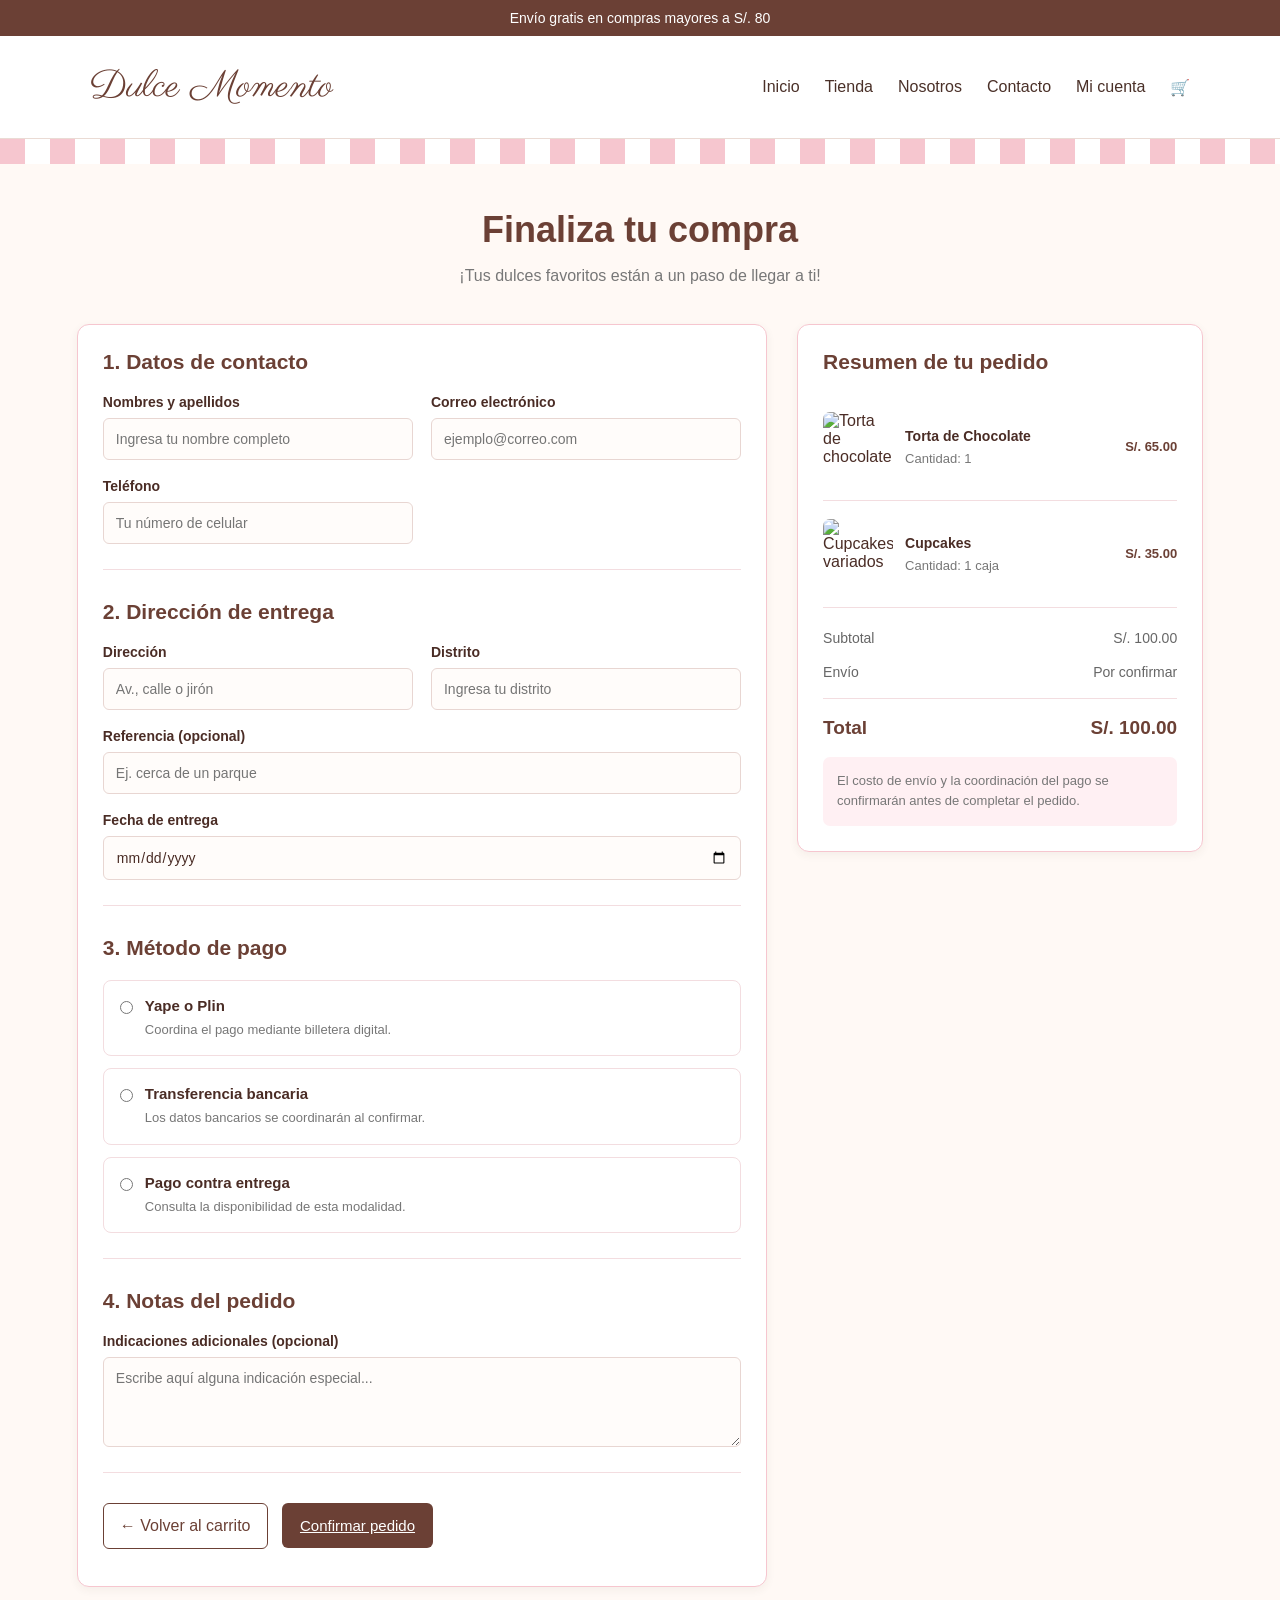
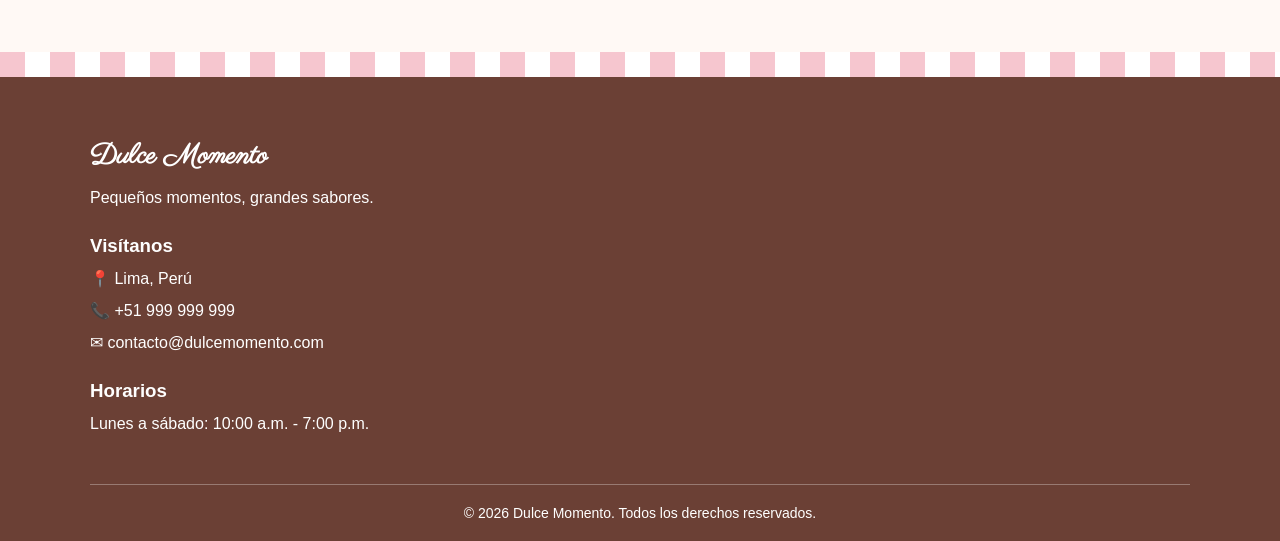
==== pago.html @ 5cd5493b "Primer commit: Proyecto Dulce Momento" ====
<!DOCTYPE html>
<html lang="es">
<head>
    <meta charset="UTF-8">
    <meta name="viewport" content="width=device-width, initial-scale=1.0">

    <title>Proceso de pago | Dulce Momento</title>

    <link rel="stylesheet" href="styles.css">

    <link rel="preconnect" href="https://fonts.googleapis.com">
    <link rel="preconnect" href="https://fonts.gstatic.com" crossorigin>
    <link href="https://fonts.googleapis.com/css2?family=Parisienne&display=swap" rel="stylesheet">
</head>

<body>

    <!-- BARRA SUPERIOR -->
    <div class="top-bar">
        Envío gratis en compras mayores a S/. 80
    </div>

    <!-- ENCABEZADO -->
    <header class="header">
        <div class="logo">Dulce Momento</div>

        <nav class="nav">
            <a href="index.html">Inicio</a>
            <a href="catalogo.html">Tienda</a>
            <a href="index.html">Nosotros</a>
            <a href="contacto.html">Contacto</a>
            <a href="registro.html">Mi cuenta</a>
            <a href="carrito.html" aria-label="Carrito">🛒</a>
        </nav>
    </header>

    <div class="pattern"></div>

    <!-- CONTENIDO PRINCIPAL -->
    <main class="payment-page">

        <section class="payment-title">
            <h1>Finaliza tu compra</h1>
            <p>¡Tus dulces favoritos están a un paso de llegar a ti!</p>
        </section>

        <div class="payment-layout">

            <!-- FORMULARIO DE DATOS -->
            <section class="payment-form">

                <form>

                    <div class="payment-block">
                        <h2>1. Datos de contacto</h2>

                        <div class="payment-fields">
                            <div class="payment-field">
                                <label for="nombre">Nombres y apellidos</label>
                                <input type="text" id="nombre" name="nombre"
                                       placeholder="Ingresa tu nombre completo" required>
                            </div>

                            <div class="payment-field">
                                <label for="correo">Correo electrónico</label>
                                <input type="email" id="correo" name="correo"
                                       placeholder="ejemplo@correo.com" required>
                            </div>

                            <div class="payment-field">
                                <label for="telefono">Teléfono</label>
                                <input type="tel" id="telefono" name="telefono"
                                       placeholder="Tu número de celular" required>
                            </div>
                        </div>
                    </div>

                    <div class="payment-block">
                        <h2>2. Dirección de entrega</h2>

                        <div class="payment-fields">
                            <div class="payment-field">
                                <label for="direccion">Dirección</label>
                                <input type="text" id="direccion" name="direccion"
                                       placeholder="Av., calle o jirón" required>
                            </div>

                            <div class="payment-field">
                                <label for="distrito">Distrito</label>
                                <input type="text" id="distrito" name="distrito"
                                       placeholder="Ingresa tu distrito" required>
                            </div>

                            <div class="payment-field full-width">
                                <label for="referencia">Referencia (opcional)</label>
                                <input type="text" id="referencia" name="referencia"
                                       placeholder="Ej. cerca de un parque">
                            </div>

                            <div class="payment-field full-width">
                                <label for="fecha">Fecha de entrega</label>
                                <input type="date" id="fecha" name="fecha" required>
                            </div>
                        </div>
                    </div>

                    <div class="payment-block">
                        <h2>3. Método de pago</h2>

                        <div class="payment-options">

                            <label class="payment-option">
                                <input type="radio" name="metodo-pago" value="yape-plin" required>
                                <span>
                                    <strong>Yape o Plin</strong>
                                    <small>Coordina el pago mediante billetera digital.</small>
                                </span>
                            </label>

                            <label class="payment-option">
                                <input type="radio" name="metodo-pago" value="transferencia">
                                <span>
                                    <strong>Transferencia bancaria</strong>
                                    <small>Los datos bancarios se coordinarán al confirmar.</small>
                                </span>
                            </label>

                            <label class="payment-option">
                                <input type="radio" name="metodo-pago" value="contra-entrega">
                                <span>
                                    <strong>Pago contra entrega</strong>
                                    <small>Consulta la disponibilidad de esta modalidad.</small>
                                </span>
                            </label>

                        </div>
                    </div>

                    <div class="payment-block">
                        <h2>4. Notas del pedido</h2>

                        <div class="payment-field">
                            <label for="notas">Indicaciones adicionales (opcional)</label>
                            <textarea id="notas" name="notas" rows="4"
                                      placeholder="Escribe aquí alguna indicación especial..."></textarea>
                        </div>
                    </div>

                    <a href="carrito.html" class="payment-back">
                        ← Volver al carrito
                    </a>

                    <a href="confirmacion.html" class="payment-confirm">
                        Confirmar pedido
                       </a>

                </form>

            </section>

            <!-- RESUMEN DEL PEDIDO -->
            <aside class="payment-summary">

                <h2>Resumen de tu pedido</h2>

                <div class="payment-product">
                    <img src="img/torta-chocolate.jpg" alt="Torta de chocolate">

                    <div>
                        <h3>Torta de Chocolate</h3>
                        <p>Cantidad: 1</p>
                    </div>

                    <strong>S/. 65.00</strong>
                </div>

                <div class="payment-product">
                    <img src="img/cupcakes.jpg" alt="Cupcakes variados">

                    <div>
                        <h3>Cupcakes</h3>
                        <p>Cantidad: 1 caja</p>
                    </div>

                    <strong>S/. 35.00</strong>
                </div>

                <div class="payment-totals">
                    <div>
                        <span>Subtotal</span>
                        <span>S/. 100.00</span>
                    </div>

                    <div>
                        <span>Envío</span>
                        <span>Por confirmar</span>
                    </div>

                    <div class="payment-total">
                        <span>Total</span>
                        <span>S/. 100.00</span>
                    </div>
                </div>

                <p class="payment-note">
                    El costo de envío y la coordinación del pago se confirmarán
                    antes de completar el pedido.
                </p>

            </aside>

        </div>

    </main>

    <div class="pattern"></div>

    <!-- PIE DE PÁGINA -->
    <footer class="footer">

        <div class="footer-content">

            <div class="footer-info">
                <h2 class="footer-logo">Dulce Momento</h2>
                <p>Pequeños momentos, grandes sabores.</p>

                <h3>Visítanos</h3>
                <p>📍 Lima, Perú</p>
                <p>📞 +51 999 999 999</p>
                <p>✉ contacto@dulcemomento.com</p>

                <h3>Horarios</h3>
                <p>Lunes a sábado: 10:00 a.m. - 7:00 p.m.</p>
            </div>

            <div class="footer-map">
                <iframe
                    src="https://www.google.com/maps/embed?pb=!1m18!1m12!1m3!1d3903.3395350647647!2d-76.9924765!3d-11.9509777!2m3!1f0!2f0!3f0!3m2!1i1024!2i768!4f13.1!3m3!1m2!1s0x9105c585be1c0841%3A0x7fb46e92638668ff!2sPasteler%C3%ADa%20DULCES%20MOMENTOS!5e0!3m2!1ses-419!2spe!4v1791411445848!5m2!1ses-419!2spe"
                    title="Ubicación de referencia en Google Maps"
                    loading="lazy"
                    allowfullscreen>
                </iframe>
            </div>

        </div>

        <div class="footer-bottom">
            <p>© 2026 Dulce Momento. Todos los derechos reservados.</p>
        </div>

    </footer>

</body>
</html>
---- styles.css ----
/*=========================
     ESTILOS GENERALES
========================*/

*{
    margin: 0;
    padding: 0;
    box-sizing: border-box;

}

body{
    font-family: Arial, sans-serif;
    background-color: #FFF9F5;
    color: #4A2C25;
}

/*=========================
     BARRA SUPERIOR
========================*/

.top-bar{
    background-color: #6B4035;
    color: white;
    text-align: center;
    padding: 10px;
    font-size: 14px;
}

/*=========================
     HEADER
========================*/

.header{
    background-color: white;
    display: flex;
    justify-content: space-between;
    align-items: center;
    padding: 25px 7%;
    border-bottom: 1px solid #eadbd4;
}

.logo{
    font-family: 'Parisienne', cursive;
    font-size: 38px;
    color: #6b4035;

}

.nav{
    display: flex;
    align-items: center;
    gap: 25px;
}

.nav a{
    text-decoration: none;
    color: #4a3028;
    font-size: 16px;
}

.nav a:hover{
    color: #c78383;
}

/* =========================
   FRANJA DECORATIVA
========================= */

.pattern {
    height: 25px;

    background: repeating-linear-gradient(
        90deg,
        #F6C6CF 0,
        #F6C6CF 25px,
        #FFFFFF 25px,
        #FFFFFF 50px
    );
}

/*=========================
     HERO
========================*/

.hero{
    min-height: 650px;
    display: flex;
    align-items: center;
    padding: 60px 7%;

    background-image: url("img/hero.png");
    background-size: cover;
    background-position: center;
}

.hero-content{
    max-width: 500px;
}

.hero-subtitle{
    color: #c78383;
    font-weight: bold;
    letter-spacing: 2px;
    margin-bottom: 15px;
}


.hero h1 {
    font-size: 55px;
    margin-bottom: 20px;
}

.hero p {
    line-height: 1.7;
    margin-bottom: 30px;
}

.btn {
    display: inline-block;
    background-color: #6B4035;
    color: white;
    padding: 14px 28px;
    text-decoration: none;
    border-radius: 5px;
}

.btn:hover {
    background-color: #E8A5B2;
}



/* =========================
   PRODUCTOS
========================= */

.products {
    padding: 80px 7%;
    text-align: center;
    background-color: white;
}

.products h2 {
    font-size: 35px;
    margin-bottom: 10px;
}

.section-description {
    color: #777;
    margin-bottom: 40px;
}

.products-container {
    display: grid;
    grid-template-columns: repeat(4, 1fr);
    gap: 25px;
    margin-bottom: 40px;
}

.product-card {
    background-color: #FFF0F3;
    border-radius: 10px;
    overflow: hidden;
    border: 1px solid #F6C6CF;
    box-shadow: 0 3px 10px rgba(0, 0, 0, 0.08);
    transition: transform 0.3s;
}

.product-card:hover {
    transform: translateY(-5px);
}

.product-card img {
     width: 100%;
    height: 300px;
    object-fit: cover;
    object-position: center;
    display: block;
}

.product-info {
    padding: 20px;
}

.product-info h3 {
    margin-bottom: 10px;
}

.product-info p {
    color: #777;
    font-size: 14px;
    line-height: 1.5;
    margin-bottom: 15px;
}

.price {
    display: block;
    color: #6b4035;
    font-size: 20px;
    font-weight: bold;
    margin-bottom: 15px;
}

.btn-product {
    display: inline-block;
    background-color: #6b4035;
    color: white;
    text-decoration: none;
    padding: 10px 15px;
    border-radius: 5px;
    font-size: 14px;
}

.btn-product:hover {
    background-color: #c78383;
}
/* CELEBRA CON NOSOTROS */

.celebrate {
    padding: 80px 7%;
    background-color: #FFF0F3;
}

.celebrate-content {
    max-width: 1100px;
    margin: 0 auto;
    display: grid;
    grid-template-columns: 1fr 1fr;
    gap: 60px;
    align-items: center;
}

.celebrate-main-image {
    background-color: white;
    padding: 8px;
}

.celebrate-main-image img {
    width: 100%;
    height: 380px;
    object-fit: cover;
    display: block;
}

.celebrate-text {
    padding: 20px;
}

.celebrate-subtitle {
    color: #E8A5B2;
    font-size: 14px;
    font-weight: bold;
    letter-spacing: 2px;
    margin-bottom: 15px;
}

.celebrate-text h2 {
    color: #4A2C25;
    font-size: 40px;
    line-height: 1.2;
    margin-bottom: 20px;
}

.celebrate-text p {
    color: #6B4035;
    line-height: 1.7;
    margin-bottom: 30px;
}

.celebrate-gallery {
    max-width: 1100px;
    margin: 25px auto 0;
    display: grid;
    grid-template-columns: repeat(4, 1fr);
    gap: 15px;
}

.gallery-item {
    background-color: white;
    padding: 7px;
}

.gallery-item img {
    width: 100%;
    height: 180px;
    object-fit: cover;
    display: block;
}

.gallery-item:hover {
    transform: translateY(-5px);
    transition: 0.3s;
}
/* =========================
   FOOTER
========================= */

.footer {
    background-color: #6B4035;
    color: white;
    padding: 60px 7% 20px;
}

.footer-content {
    max-width: 1100px;
    margin: 0 auto;
    display: grid;
    grid-template-columns: 1fr 1fr;
    gap: 60px;
    align-items: center;
}

.footer-info h2 {
    font-size: 28px;
    margin-bottom: 10px;
    font-family: 'Parisienne', cursive;
}

.footer-info h3 {
    margin-top: 25px;
    margin-bottom: 10px;
}

.footer-info p {
    margin-bottom: 8px;
    line-height: 1.5;
}

.footer-map iframe {
    width: 100%;
    height: 300px;
    border: 0;
    border-radius: 10px;
}

.footer-bottom {
    text-align: center;
    margin-top: 40px;
    padding-top: 20px;
    border-top: 1px solid rgba(255, 255, 255, 0.3);
}

.footer-bottom p {
    font-size: 14px;
}

/* =========================
   RESPONSIVE
========================= */

@media (max-width: 768px) {

    .header {
        flex-direction: column;
        gap: 20px;
    }

    .nav {
        flex-wrap: wrap;
        justify-content: center;
    }

    .hero {
        min-height: 450px;
    }

    .hero h1 {
        font-size: 40px;
    }

    .category-container {
        grid-template-columns: repeat(2, 1fr);
    }

    .products-container {
        grid-template-columns: repeat(2, 1fr);
    }
        .celebrate-content {
        grid-template-columns: 1fr;
        gap: 30px;
    }

    .celebrate-text {
        text-align: center;
    }

    .celebrate-text h2 {
        font-size: 32px;
    }

    .celebrate-gallery {
        grid-template-columns: repeat(2, 1fr);
    }
    .footer-content {
    grid-template-columns: 1fr;
    gap: 30px;
}

.footer-map iframe {
    height: 280px;
}
}


@media (max-width: 480px) {

    .category-container {
        grid-template-columns: 1fr;
    }

    .products-container {
        grid-template-columns: 1fr;
    }

    .nav {
        gap: 12px;
    }

    .hero h1 {
        font-size: 32px;
    }
        .celebrate-gallery {
        grid-template-columns: 1fr;
    }

    .celebrate-main-image img {
        height: 300px;
    }
    .footer {
        padding: 45px 5% 20px;
    }

    .footer-info h2 {
        font-size: 24px;
    }

    .footer-map iframe {
        height: 250px;
    }
}
/* ============================= */
/* CATÁLOGO */
/* ============================= */

.catalog-header {
    padding: 70px 7% 50px;
    text-align: center;
    background-color: #FFF9F5;
}

.catalog-header h1 {
    color: #4A2C25;
    font-size: 42px;
    margin-bottom: 15px;
}

.catalog-header p {
    color: #777;
    line-height: 1.6;
}


/* CONTENEDOR DEL CATÁLOGO */

.catalog {
    max-width: 1200px;
    margin: 0 auto;
    padding: 60px 7%;
    display: grid;
    grid-template-columns: 200px 1fr;
    gap: 50px;
}


/* MENÚ DE CATEGORÍAS */

.categories-menu {
    border: 1px solid #F6C6CF;
    padding: 25px;
    height: fit-content;
    position: sticky;
    top: 20px;
    background-color: white;
}

.categories-menu h2 {
    color: #6B4035;
    font-size: 22px;
    margin-bottom: 20px;
    padding-bottom: 15px;
    border-bottom: 1px solid #E8A5B2;
}

.categories-menu a {
    display: block;
    text-decoration: none;
    color: #6B4035;
    padding: 12px 0;
    border-bottom: 1px solid #F6C6CF;
    transition: 0.3s;
}

.categories-menu a:hover {
    color: #E8A5B2;
    padding-left: 5px;
}


/* SECCIONES DE PRODUCTOS */

.catalog-section {
    margin-bottom: 80px;
    scroll-margin-top: 30px;
}

.catalog-section h2 {
    color: #4A2C25;
    font-size: 32px;
    margin-bottom: 8px;
}

.category-description {
    color: #777;
    margin-bottom: 30px;
}


/* CUADRÍCULA DE PRODUCTOS */

.catalog-grid {
    display: grid;
    grid-template-columns: repeat(3, 1fr);
    gap: 25px;
}


/* TARJETA */

.catalog-card {
    background-color: #FFF9F5;
    border: 1px solid #F6C6CF;
    border-radius: 10px;
    overflow: hidden;
    box-shadow: 0 3px 10px rgba(0, 0, 0, 0.06);
    transition: transform 0.3s;
}

.catalog-card:hover {
    transform: translateY(-5px);
}


/* IMAGEN */

.catalog-card img {
    width: 100%;
    aspect-ratio: 4 / 3;
    object-fit: cover;
    object-position: center;
    display: block;
}

/* INFORMACIÓN */

.catalog-card-info {
    padding: 20px;
    text-align: center;
}

.catalog-card-info h3 {
    color: #4A2C25;
    font-size: 18px;
    margin-bottom: 10px;
}

.catalog-card-info p {
    color: #777;
    font-size: 14px;
    line-height: 1.5;
    margin-bottom: 15px;
}


/* PRECIO */

.catalog-price {
    display: block;
    color: #6B4035;
    font-size: 19px;
    font-weight: bold;
    margin-bottom: 15px;
}


/* BOTÓN */

.catalog-card .btn-product {
    display: inline-block;
    background-color: #6B4035;
    color: white;
    text-decoration: none;
    padding: 10px 15px;
    border-radius: 5px;
    font-size: 14px;
}

.catalog-card .btn-product:hover {
    background-color: #E8A5B2;
}

/* =================================
   PROCESO DE PAGO
================================= */

.payment-page {
    background-color: #FFF9F5;
    padding-bottom: 65px;
}

.payment-title {
    text-align: center;
    padding: 45px 20px 35px;
}

.payment-title h1 {
    color: #6B4035;
    font-size: 36px;
    margin-bottom: 12px;
}

.payment-title p {
    color: #777;
    line-height: 1.6;
}

.payment-layout {
    width: 88%;
    max-width: 1200px;
    margin: 0 auto;
    display: grid;
    grid-template-columns: 1.7fr 1fr;
    gap: 30px;
    align-items: start;
}

.payment-form,
.payment-summary {
    background-color: #FFFFFF;
    border: 1px solid #F6C6CF;
    border-radius: 12px;
    padding: 25px;
    box-shadow: 0 3px 10px rgba(74, 44, 37, 0.06);
}

.payment-block {
    margin-bottom: 30px;
    padding-bottom: 25px;
    border-bottom: 1px solid #F3DDE0;
}

.payment-block h2,
.payment-summary h2 {
    color: #6B4035;
    font-size: 21px;
    margin-bottom: 20px;
}

.payment-fields {
    display: grid;
    grid-template-columns: 1fr 1fr;
    gap: 18px;
}

.payment-field {
    display: flex;
    flex-direction: column;
    gap: 8px;
}

.payment-field label {
    color: #4A2C25;
    font-size: 14px;
    font-weight: 600;
}

.payment-field input,
.payment-field textarea {
    width: 100%;
    box-sizing: border-box;
    padding: 12px;
    border: 1px solid #E8D6D2;
    border-radius: 6px;
    background-color: #FFFCFA;
    font-family: inherit;
    font-size: 14px;
    color: #4A2C25;
}

.payment-field input:focus,
.payment-field textarea:focus {
    outline: none;
    border-color: #E8A5B2;
}

.payment-field textarea {
    resize: vertical;
}

.full-width {
    grid-column: 1 / -1;
}

.payment-options {
    display: flex;
    flex-direction: column;
    gap: 12px;
}

.payment-option {
    display: flex;
    align-items: flex-start;
    gap: 12px;
    padding: 16px;
    border: 1px solid #F3DDE0;
    border-radius: 8px;
    cursor: pointer;
}

.payment-option:hover {
    background-color: #FFF0F3;
    border-color: #E8A5B2;
}

.payment-option input {
    margin-top: 4px;
    accent-color: #6B4035;
}

.payment-option span {
    display: flex;
    flex-direction: column;
    gap: 6px;
}

.payment-option strong {
    color: #4A2C25;
    font-size: 15px;
}

.payment-option small {
    color: #777;
    font-size: 13px;
    line-height: 1.5;
}

.payment-back {
    display: inline-block;
    margin: 0 10px 12px 0;
    padding: 13px 16px;
    color: #6B4035;
    text-decoration: none;
    border: 1px solid #6B4035;
    border-radius: 6px;
}

.payment-back:hover {
    background-color: #FFF0F3;
}

.payment-confirm {
    padding: 14px 18px;
    background-color: #6B4035;
    color: #FFFFFF;
    border: none;
    border-radius: 6px;
    font-family: inherit;
    font-size: 15px;
    cursor: pointer;
}

.payment-confirm:hover {
    background-color: #8B5A4D;
}

/* RESUMEN DEL PEDIDO */

.payment-summary {
    position: sticky;
    top: 20px;
}

.payment-product {
    display: grid;
    grid-template-columns: 70px minmax(0, 1fr) auto;
    gap: 12px;
    align-items: center;
    padding: 18px 0;
    border-bottom: 1px solid #F3DDE0;
}

.payment-product img {
    width: 70px;
    height: 70px;
    object-fit: cover;
    border-radius: 7px;
}

.payment-product h3 {
    color: #4A2C25;
    font-size: 14px;
    margin-bottom: 7px;
}

.payment-product p {
    color: #777;
    font-size: 13px;
}

.payment-product strong {
    color: #6B4035;
    font-size: 13px;
    white-space: nowrap;
}

.payment-totals {
    margin-top: 22px;
}

.payment-totals div {
    display: flex;
    justify-content: space-between;
    gap: 12px;
    margin-bottom: 18px;
    color: #666;
    font-size: 14px;
}

.payment-totals .payment-total {
    border-top: 1px solid #F3DDE0;
    padding-top: 18px;
    color: #6B4035;
    font-size: 19px;
    font-weight: bold;
}

.payment-note {
    color: #777;
    background-color: #FFF0F3;
    padding: 14px;
    border-radius: 7px;
    font-size: 13px;
    line-height: 1.6;
}

/* DISEÑO RESPONSIVE */

@media (max-width: 900px) {
    .payment-layout {
        grid-template-columns: 1fr;
        width: 92%;
    }

    .payment-summary {
        position: static;
    }
}

@media (max-width: 600px) {
    .payment-title h1 {
        font-size: 29px;
    }

    .payment-form,
    .payment-summary {
        padding: 18px;
    }

    .payment-fields {
        grid-template-columns: 1fr;
    }

    .full-width {
        grid-column: auto;
    }

    .payment-product {
        grid-template-columns: 60px minmax(0, 1fr);
    }

    .payment-product img {
        width: 60px;
        height: 60px;
    }

    .payment-product strong {
        grid-column: 2;
    }

    .payment-confirm {
        width: 100%;
    }
}


/* =================================
   CONFIRMACIÓN Y VOUCHER
================================= */

.confirmation-page {
    background-color: #FFF9F5;
    padding: 45px 20px 65px;
}

.confirmation-message {
    max-width: 650px;
    margin: 0 auto 35px;
    text-align: center;
}

.confirmation-icon {
    width: 65px;
    height: 65px;
    margin: 0 auto 20px;
    display: flex;
    align-items: center;
    justify-content: center;
    background-color: #F6C6CF;
    color: #6B4035;
    border-radius: 50%;
    font-size: 36px;
    font-weight: bold;
}

.confirmation-message h1 {
    color: #6B4035;
    font-size: 34px;
    margin-bottom: 12px;
}

.confirmation-message p {
    color: #777;
    line-height: 1.7;
}

/* VOUCHER */

.voucher {
    width: 100%;
    max-width: 540px;
    margin: 0 auto;
    background-color: #FFFFFF;
    border: 1px solid #E8A5B2;
    border-radius: 12px;
    overflow: hidden;
    box-shadow: 0 5px 20px rgba(74, 44, 37, 0.08);
}

.voucher-header {
    padding: 28px 20px;
    text-align: center;
    background-color: #FFF0F3;
    border-bottom: 2px dashed #E8A5B2;
}

.voucher-header h2 {
    color: #6B4035;
    font-family: 'Parisienne', cursive;
    font-size: 38px;
    font-weight: normal;
    margin-bottom: 5px;
}

.voucher-header p {
    color: #777;
    font-size: 13px;
    margin-bottom: 22px;
}

.voucher-header span {
    display: inline-block;
    color: #6B4035;
    font-size: 12px;
    font-weight: bold;
    letter-spacing: 2px;
}

.voucher-details {
    padding: 22px 25px;
    border-bottom: 1px dashed #E8D6D2;
}

.voucher-details div {
    display: flex;
    justify-content: space-between;
    align-items: flex-start;
    gap: 15px;
    margin-bottom: 15px;
}

.voucher-details div:last-child {
    margin-bottom: 0;
}

.voucher-details span {
    color: #777;
    font-size: 13px;
}

.voucher-details strong {
    color: #4A2C25;
    font-size: 13px;
    text-align: right;
}

.voucher-details .voucher-status {
    color: #8B5A4D;
}

.voucher-products {
    padding: 25px;
    border-bottom: 1px dashed #E8D6D2;
}

.voucher-products h3 {
    color: #6B4035;
    font-size: 17px;
    margin-bottom: 20px;
}

.voucher-product {
    display: flex;
    justify-content: space-between;
    gap: 15px;
    padding: 14px 0;
    border-bottom: 1px solid #F3DDE0;
}

.voucher-product:last-child {
    border-bottom: none;
    padding-bottom: 0;
}

.voucher-product strong {
    color: #4A2C25;
    font-size: 14px;
}

.voucher-product p {
    margin-top: 7px;
    color: #777;
    font-size: 13px;
}

.voucher-totals {
    padding: 25px;
}

.voucher-totals div {
    display: flex;
    justify-content: space-between;
    gap: 15px;
    margin-bottom: 16px;
    color: #777;
    font-size: 14px;
}

.voucher-totals .voucher-total {
    padding-top: 20px;
    margin-bottom: 0;
    border-top: 1px solid #E8D6D2;
    color: #6B4035;
    font-size: 18px;
}

.voucher-footer {
    padding: 22px;
    text-align: center;
    background-color: #FFF0F3;
}

.voucher-footer p {
    color: #6B4035;
    font-size: 18px;
    font-weight: bold;
    margin-bottom: 8px;
}

.voucher-footer span {
    color: #777;
    font-size: 13px;
}

/* BOTONES */

.confirmation-actions {
    display: flex;
    justify-content: center;
    flex-wrap: wrap;
    gap: 15px;
    margin-top: 30px;
}

.confirmation-actions a {
    display: inline-block;
    padding: 13px 22px;
    border: 1px solid #6B4035;
    border-radius: 6px;
    text-decoration: none;
    text-align: center;
    transition: 0.2s;
}

.confirmation-home {
    background-color: #6B4035;
    color: #FFFFFF;
}

.confirmation-home:hover {
    background-color: #8B5A4D;
}

.confirmation-shop {
    color: #6B4035;
    background-color: #FFFFFF;
}

.confirmation-shop:hover {
    background-color: #FFF0F3;
}

.confirmation-note {
    max-width: 540px;
    margin: 25px auto 0;
    color: #888;
    font-size: 12px;
    line-height: 1.6;
    text-align: center;
}

/* RESPONSIVE */

@media (max-width: 600px) {
    .confirmation-page {
        padding: 35px 15px 45px;
    }

    .confirmation-message h1 {
        font-size: 28px;
    }

    .voucher-header h2 {
        font-size: 33px;
    }

    .voucher-details,
    .voucher-products,
    .voucher-totals {
        padding: 20px;
    }

    .voucher-details div {
        flex-direction: column;
        gap: 6px;
    }

    .voucher-details strong {
        text-align: left;
    }

    .confirmation-actions {
        flex-direction: column;
    }

    .confirmation-actions a {
        width: 100%;
        box-sizing: border-box;
    }
}


/* =================================
   PÁGINA DE CONTACTO
================================= */

.contact-page {
    background-color: #FFF9F5;
    padding-bottom: 65px;
}

/* TÍTULO */

.contact-title {
    text-align: center;
    padding: 45px 20px 40px;
}

.contact-title h1 {
    color: #6B4035;
    font-size: 36px;
    margin-bottom: 12px;
}

.contact-title p {
    max-width: 650px;
    margin: 0 auto;
    color: #777;
    line-height: 1.7;
}

/* DISTRIBUCIÓN PRINCIPAL */

.contact-layout {
    width: 88%;
    max-width: 1150px;
    margin: 0 auto;
    display: grid;
    grid-template-columns: 0.9fr 1.1fr;
    gap: 40px;
    align-items: start;
}

/* INFORMACIÓN DE CONTACTO */

.contact-info {
    padding: 20px 5px;
}

.contact-info h2,
.contact-form-container h2 {
    color: #6B4035;
    font-size: 24px;
    margin-bottom: 18px;
}

.contact-description {
    color: #777;
    font-size: 15px;
    line-height: 1.8;
    margin-bottom: 30px;
}

.contact-detail {
    display: flex;
    align-items: flex-start;
    gap: 15px;
    margin-bottom: 25px;
}

.contact-icon {
    min-width: 45px;
    height: 45px;
    display: flex;
    align-items: center;
    justify-content: center;
    background-color: #F6C6CF;
    border-radius: 50%;
    font-size: 19px;
}

.contact-detail h3 {
    color: #4A2C25;
    font-size: 16px;
    margin-bottom: 7px;
}

.contact-detail p {
    color: #777;
    font-size: 14px;
    line-height: 1.6;
    overflow-wrap: anywhere;
}

/* FORMULARIO */

.contact-form-container {
    padding: 30px;
    background-color: #FFFFFF;
    border: 1px solid #F6C6CF;
    border-radius: 12px;
    box-shadow: 0 3px 12px rgba(74, 44, 37, 0.06);
}

.contact-form-description {
    color: #777;
    font-size: 14px;
    line-height: 1.7;
    margin-bottom: 25px;
}

.contact-form {
    display: flex;
    flex-direction: column;
    gap: 18px;
}

.contact-field {
    display: flex;
    flex-direction: column;
    gap: 8px;
}

.contact-field label {
    color: #4A2C25;
    font-size: 14px;
    font-weight: 600;
}

.contact-field input,
.contact-field select,
.contact-field textarea {
    width: 100%;
    box-sizing: border-box;
    padding: 13px;
    border: 1px solid #E8D6D2;
    border-radius: 6px;
    background-color: #FFFCFA;
    color: #4A2C25;
    font-family: inherit;
    font-size: 14px;
}

.contact-field input:focus,
.contact-field select:focus,
.contact-field textarea:focus {
    outline: none;
    border-color: #E8A5B2;
}

.contact-field textarea {
    resize: vertical;
    min-height: 120px;
}

.contact-submit {
    width: 100%;
    padding: 14px 20px;
    background-color: #6B4035;
    color: #FFFFFF;
    border: none;
    border-radius: 6px;
    font-family: inherit;
    font-size: 15px;
    cursor: pointer;
    transition: background-color 0.2s;
}

.contact-submit:hover {
    background-color: #8B5A4D;
}

/* RESPONSIVE */

@media (max-width: 850px) {
    .contact-layout {
        grid-template-columns: 1fr;
        gap: 25px;
    }

    .contact-info {
        padding: 10px 0;
    }
}

@media (max-width: 600px) {
    .contact-title {
        padding: 35px 20px;
    }

    .contact-title h1 {
        font-size: 29px;
    }

    .contact-info h2,
    .contact-form-container h2 {
        font-size: 21px;
    }

    .contact-form-container {
        padding: 20px;
    }

    .contact-layout {
        width: 92%;
    }
}


/* =================================
   REGISTRO DE USUARIOS
================================= */

.register-page {
    background-color: #FFF9F5;
    padding: 50px 20px 65px;
}

.register-container {
    width: 100%;
    max-width: 650px;
    box-sizing: border-box;
    margin: 0 auto;
    padding: 35px;
    background-color: #FFFFFF;
    border: 1px solid #F6C6CF;
    border-radius: 14px;
    box-shadow: 0 4px 15px rgba(74, 44, 37, 0.07);
}

/* ENCABEZADO DEL FORMULARIO */

.register-heading {
    text-align: center;
    margin-bottom: 30px;
}

.register-heading h1 {
    color: #6B4035;
    font-size: 30px;
    margin-bottom: 14px;
}

.register-heading p {
    color: #777;
    font-size: 14px;
    line-height: 1.8;
}

/* CAMPOS */

.register-fields {
    display: grid;
    grid-template-columns: 1fr 1fr;
    gap: 20px;
}

.register-field {
    display: flex;
    flex-direction: column;
    gap: 8px;
}

.register-field label {
    color: #4A2C25;
    font-size: 14px;
    font-weight: 600;
}

.register-field input {
    width: 100%;
    box-sizing: border-box;
    padding: 13px;
    border: 1px solid #E8D6D2;
    border-radius: 6px;
    background-color: #FFFCFA;
    color: #4A2C25;
    font-family: inherit;
    font-size: 14px;
}

.register-field input:focus {
    outline: none;
    border-color: #E8A5B2;
}

.register-field small {
    color: #888;
    font-size: 12px;
    line-height: 1.5;
}

.register-fields .full-width {
    grid-column: 1 / -1;
}

/* TÉRMINOS Y CONDICIONES */

.register-terms {
    margin: 22px 0;
}

.register-terms label {
    display: flex;
    align-items: flex-start;
    gap: 10px;
    color: #666;
    font-size: 13px;
    line-height: 1.6;
    cursor: pointer;
}

.register-terms input {
    margin-top: 3px;
    accent-color: #6B4035;
}

/* BOTÓN DE REGISTRO */

.register-button {
    width: 100%;
    padding: 14px;
    background-color: #6B4035;
    color: #FFFFFF;
    border: none;
    border-radius: 6px;
    font-family: inherit;
    font-size: 15px;
    cursor: pointer;
    transition: background-color 0.2s;
}

.register-button:hover {
    background-color: #8B5A4D;
}

/* ENLACE DE INICIO DE SESIÓN */

.register-login {
    margin-top: 22px;
    text-align: center;
    color: #777;
    font-size: 14px;
    line-height: 1.7;
}

.register-login a {
    color: #6B4035;
    font-weight: bold;
    text-decoration: none;
}

.register-login a:hover {
    text-decoration: underline;
}

/* DISEÑO RESPONSIVE */

@media (max-width: 600px) {
    .register-page {
        padding: 35px 15px 45px;
    }

    .register-container {
        padding: 23px 18px;
    }

    .register-heading h1 {
        font-size: 25px;
    }

    .register-fields {
        grid-template-columns: 1fr;
        gap: 17px;
    }

    .register-fields .full-width {
        grid-column: auto;
    }
}


/* =================================
   ESTILOS DEL CARRITO
================================= */

/* TÍTULO */
.page-title {
    text-align: center;
    padding: 45px 20px 35px;
}

.page-title h1 {
    font-size: 36px;
    margin-bottom: 12px;
    color: #6B4035;
}

.page-title p {
    color: #777777;
    line-height: 1.6;
}

/* CONTENEDOR DEL CARRITO */
.cart-section {
    width: 86%;
    max-width: 1200px;
    margin: 0 auto;
    padding-bottom: 65px;
    display: grid;
    grid-template-columns: 2fr 1fr;
    gap: 30px;
    align-items: start;
}

/* PRODUCTOS Y RESUMEN */
.cart-products,
.cart-summary {
    background-color: #FFFFFF;
    border: 1px solid #F6C6CF;
    border-radius: 12px;
    padding: 25px;
    box-shadow: 0 3px 10px rgba(74, 44, 37, 0.06);
}

.cart-products h2,
.cart-summary h2 {
    font-size: 23px;
    color: #6B4035;
    margin-bottom: 25px;
}

/* CADA PRODUCTO */
.cart-item {
    display: flex;
    align-items: center;
    gap: 20px;
    padding: 20px 0;
    border-bottom: 1px solid #F3DDE0;
}

.cart-item img {
    width: 125px;
    height: 125px;
    object-fit: cover;
    border-radius: 8px;
}

.item-info {
    flex: 1;
}

.item-info h3 {
    font-size: 18px;
    margin-bottom: 8px;
}

.item-info p {
    font-size: 14px;
    color: #777777;
    line-height: 1.5;
}

.item-info .quantity {
    margin-top: 10px;
    color: #6B4035;
}

.item-price {
    font-size: 17px;
    font-weight: bold;
    color: #6B4035;
    white-space: nowrap;
}

/* BOTÓN SEGUIR COMPRANDO */
.continue-shopping {
    display: inline-block;
    margin-top: 25px;
    color: #6B4035;
    text-decoration: none;
    border: 1px solid #6B4035;
    padding: 12px 18px;
    border-radius: 5px;
}

.continue-shopping:hover {
    background-color: #FFF0F3;
}

/* RESUMEN DE COMPRA */
.summary-row,
.summary-total {
    display: flex;
    justify-content: space-between;
    gap: 15px;
}

.summary-row {
    margin-bottom: 20px;
    color: #666666;
    font-size: 15px;
}

.summary-total {
    border-top: 1px solid #F3DDE0;
    padding-top: 20px;
    margin-top: 10px;
    font-size: 19px;
    font-weight: bold;
    color: #6B4035;
}

.shipping-note {
    margin-top: 20px;
    font-size: 13px;
    color: #777777;
    line-height: 1.6;
}

/* BOTÓN CONTINUAR CON LA COMPRA */
.checkout-btn {
    display: block;
    margin-top: 25px;
    padding: 14px 18px;
    text-align: center;
    background-color: #6B4035;
    color: #FFFFFF;
    text-decoration: none;
    border-radius: 6px;
    line-height: 1.5;
}

.checkout-btn:hover {
    background-color: #8B5A4D;
}

/* RESPONSIVE DEL CARRITO */
@media (max-width: 768px) {
    .cart-section {
        grid-template-columns: 1fr;
        width: 92%;
    }
}

@media (max-width: 480px) {
    .page-title h1 {
        font-size: 28px;
    }

    .cart-products,
    .cart-summary {
        padding: 18px;
    }

    .cart-products h2,
    .cart-summary h2 {
        font-size: 20px;
    }

    .cart-item {
        flex-wrap: wrap;
        gap: 12px;
    }

    .cart-item img {
        width: 90px;
        height: 90px;
    }

    .item-info {
        min-width: 150px;
    }

    .item-info h3 {
        font-size: 16px;
    }

    .item-price {
        width: 100%;
        text-align: right;
    }
}
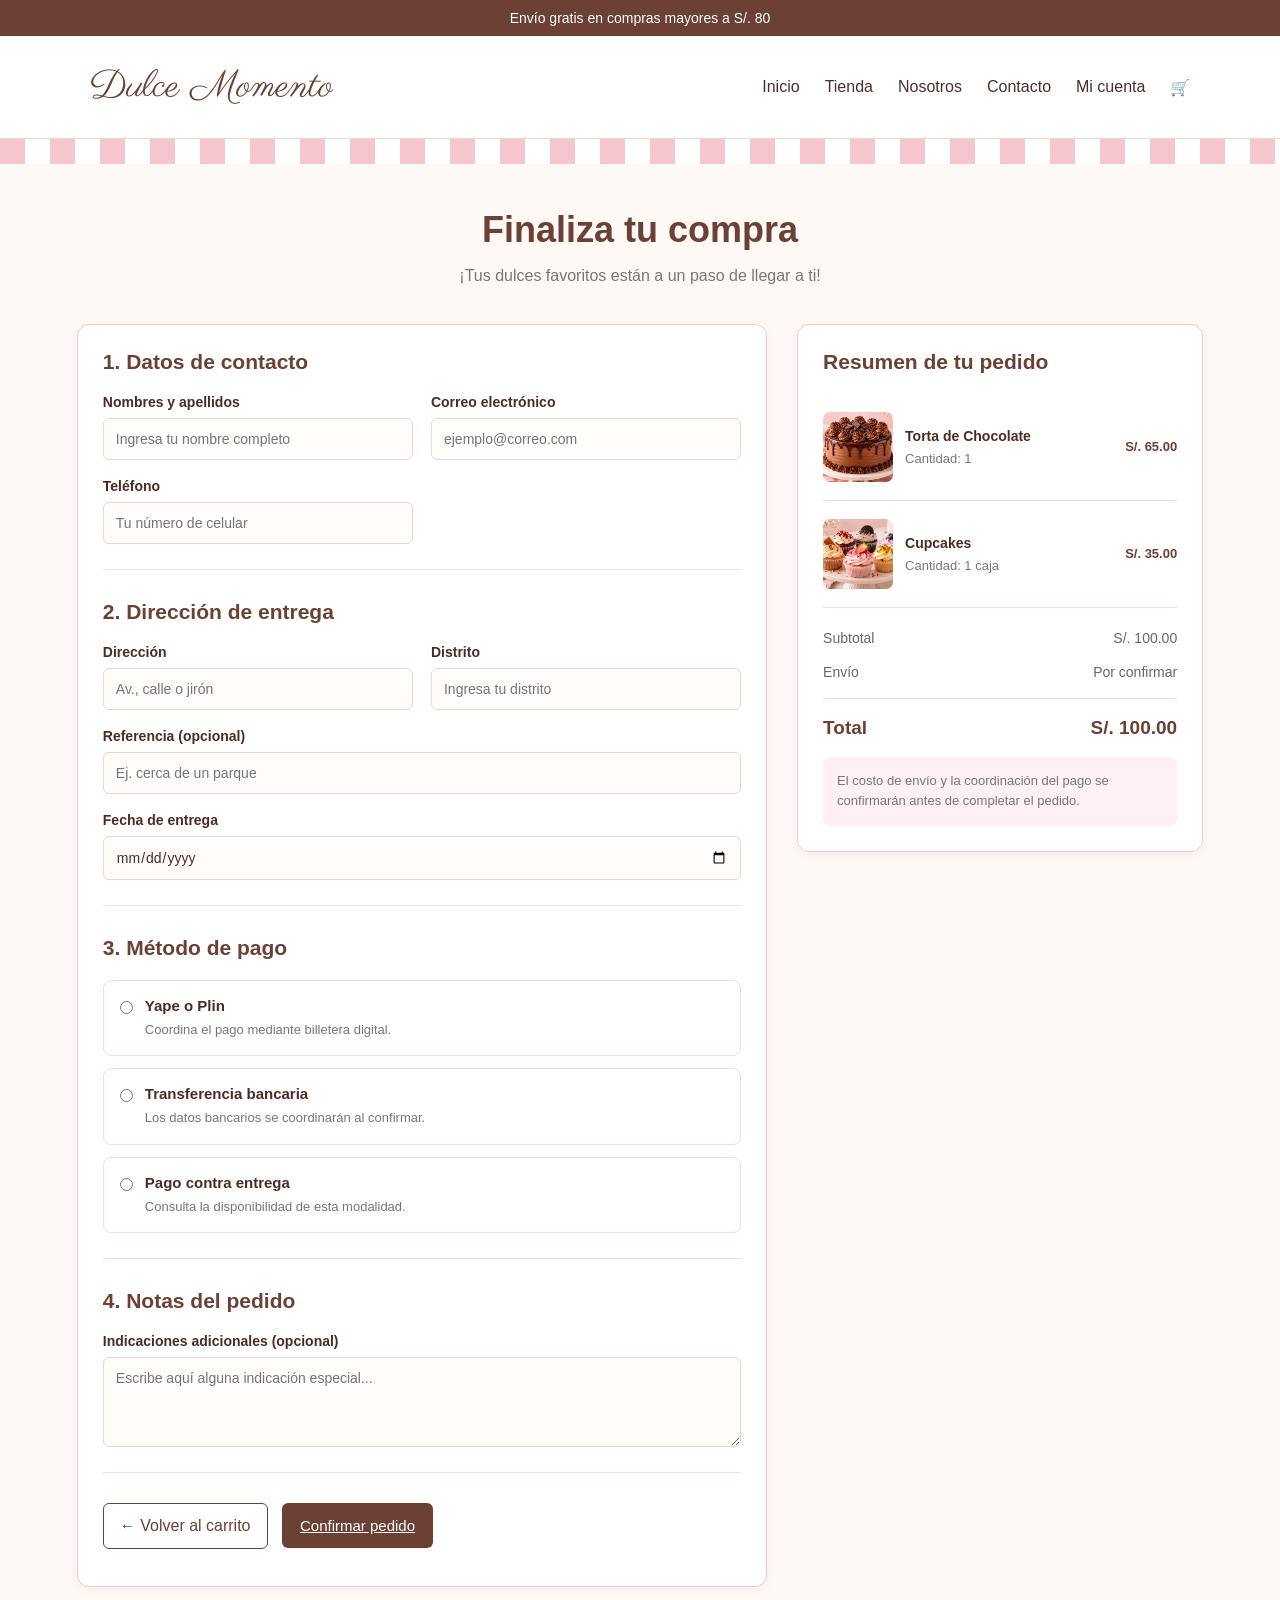
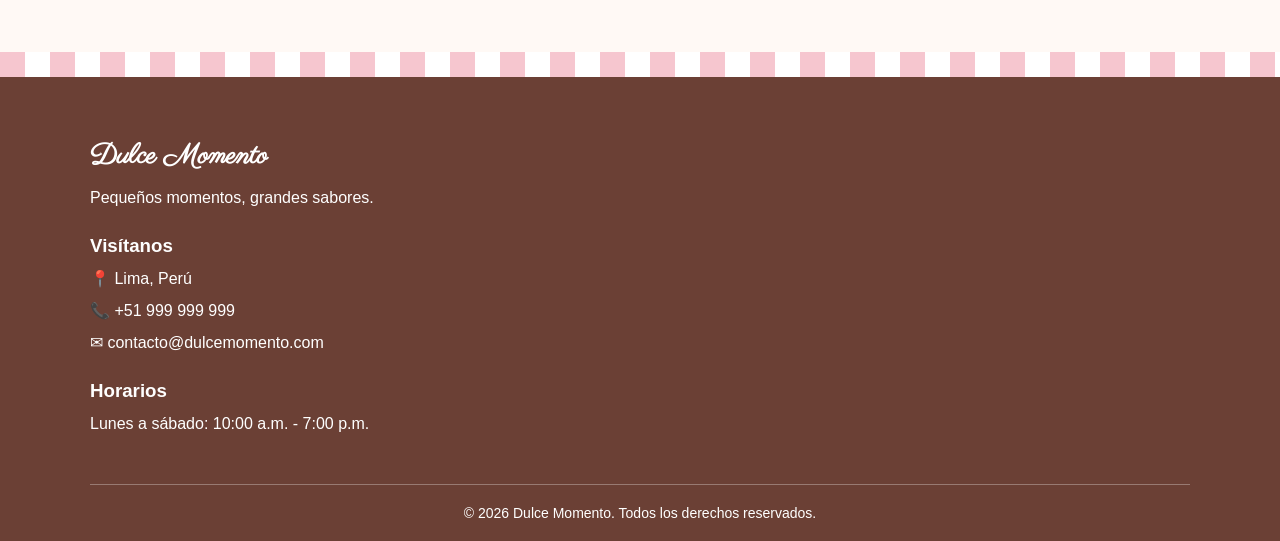
==== commit 18fabc99: "Corregir rutas de imágenes en la página de pago" ====
--- a/pago.html
+++ b/pago.html
@@ -165,7 +165,7 @@
                 <h2>Resumen de tu pedido</h2>
 
                 <div class="payment-product">
-                    <img src="img/torta-chocolate.jpg" alt="Torta de chocolate">
+                    <img src="img/torta_chocolate.png" alt="Torta de chocolate">
 
                     <div>
                         <h3>Torta de Chocolate</h3>
@@ -176,7 +176,7 @@
                 </div>
 
                 <div class="payment-product">
-                    <img src="img/cupcakes.jpg" alt="Cupcakes variados">
+                    <img src="img/cupcakes.png" alt="Cupcakes variados">
 
                     <div>
                         <h3>Cupcakes</h3>
